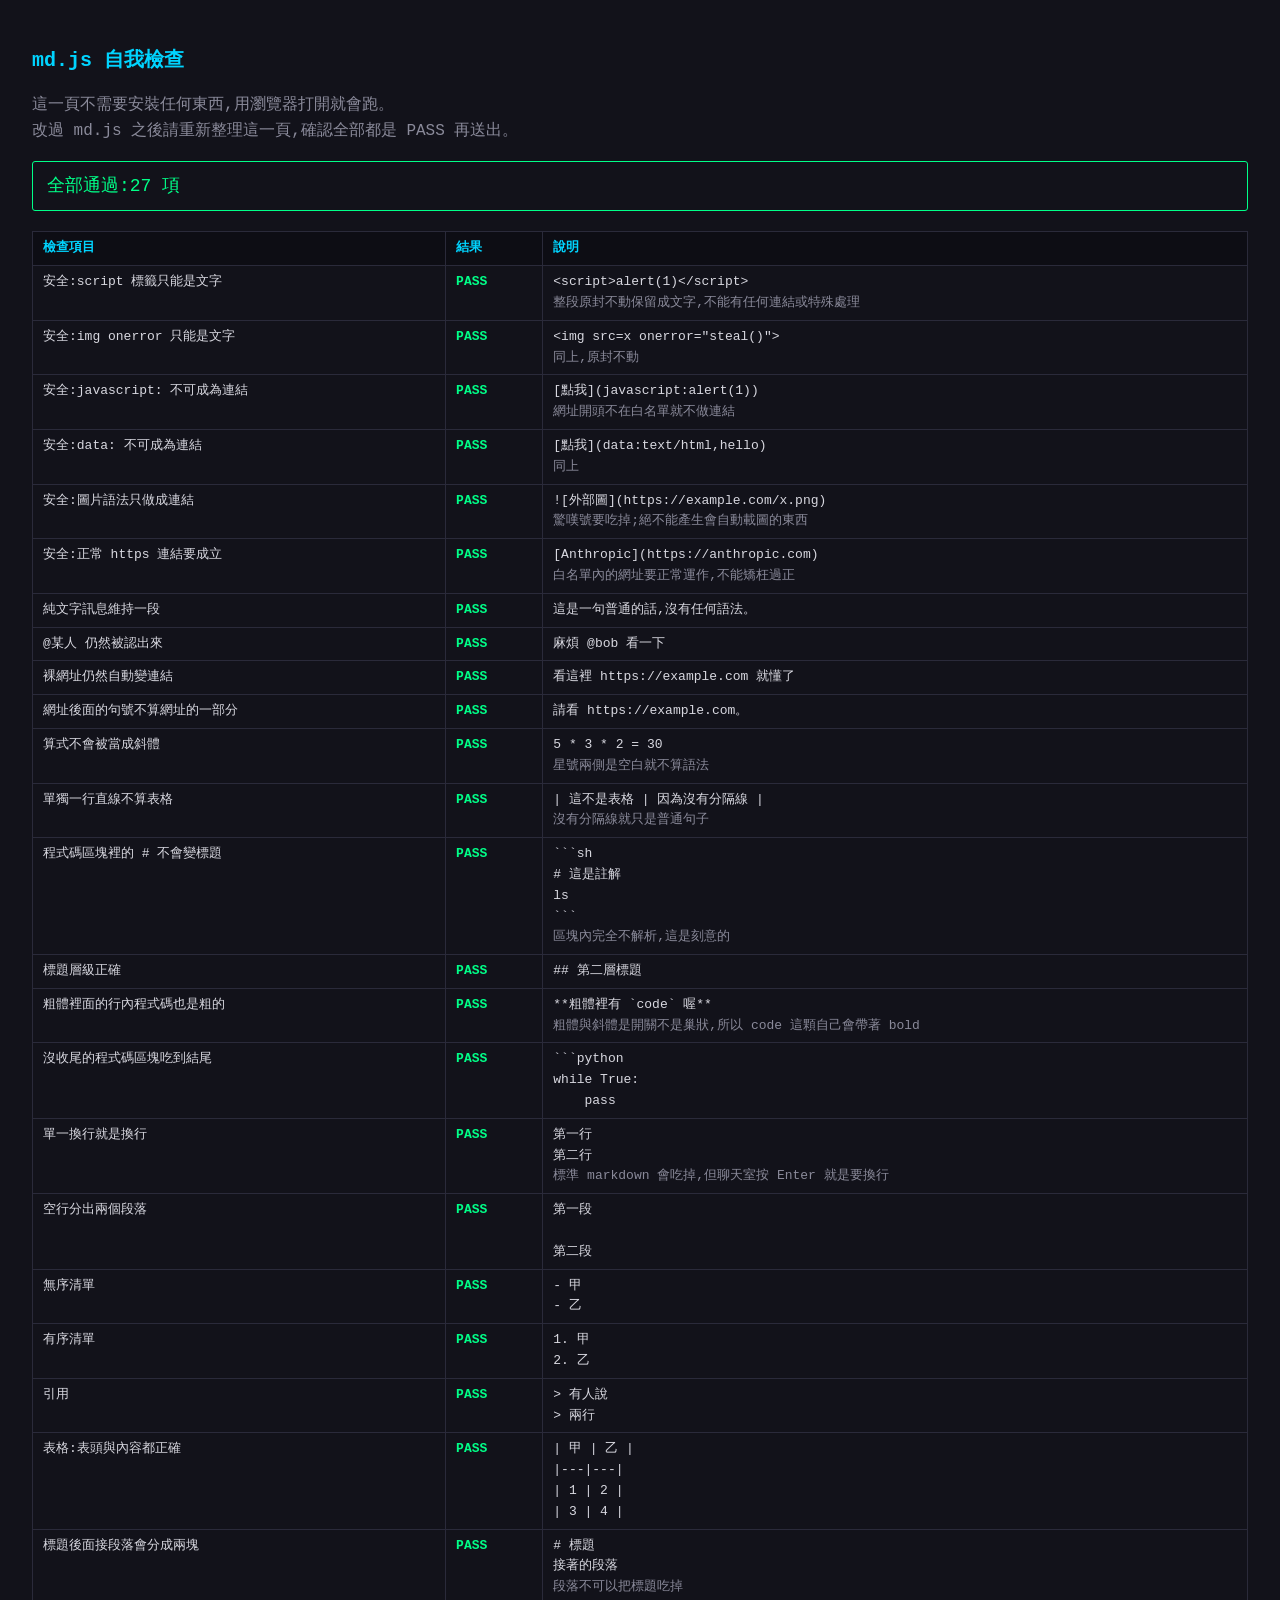
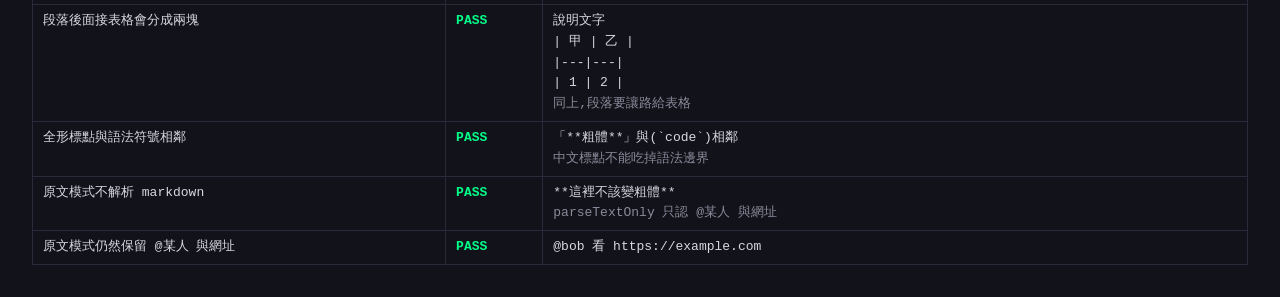
==== static/mdtest.html @ 8313c77f "♻️ 抽出 md.js 並改寫成教科書風格,附零依賴自檢頁(重構樣板) 老闆要求:前端拆模組、少用語法糖、寫展開一點、註解寫清楚。這一發是**樣板** —— 先只做一個檔案,請老闆與 bob 確認風格" ====
<!DOCTYPE html>
<html lang="zh-Hant">
<head>
<meta charset="utf-8">
<title>md.js 自我檢查</title>
<style>
  body { background: #12121a; color: #d8d8e0; font-family: Consolas, monospace;
         padding: 24px; line-height: 1.6; }
  h1 { color: #00d4ff; font-size: 20px; }
  .summary { font-size: 18px; margin: 16px 0 20px; padding: 10px 14px;
             border: 1px solid #2a2a3a; border-radius: 3px; }
  .all-pass { color: #00ff88; border-color: #00ff88; }
  .has-fail { color: #ff5555; border-color: #ff5555; }
  table { border-collapse: collapse; width: 100%; }
  th, td { border: 1px solid #2a2a3a; padding: 6px 10px; text-align: left;
           vertical-align: top; font-size: 13px; }
  th { background: #0d0d14; color: #00d4ff; }
  .pass { color: #00ff88; font-weight: bold; }
  .fail { color: #ff5555; font-weight: bold; }
  .why { color: #8a8a9a; }
  pre { margin: 0; white-space: pre-wrap; word-break: break-all; }
</style>
</head>
<body>

<h1>md.js 自我檢查</h1>
<p class="why">
  這一頁不需要安裝任何東西,用瀏覽器打開就會跑。<br>
  改過 md.js 之後請重新整理這一頁,確認全部都是 PASS 再送出。
</p>

<div id="summary" class="summary">執行中…</div>
<table>
  <thead>
    <tr><th style="width:34%">檢查項目</th><th style="width:8%">結果</th><th>說明</th></tr>
  </thead>
  <tbody id="rows"></tbody>
</table>

<script src="md.js"></script>
<script>
// 測試時用的 @某人 規則,跟伺服器預設值一致
var MENTION_PATTERN = "(?<![A-Za-z0-9_@.-])(@[\\w一-鿿-]+)";

/**
 * 把解析結果攤平成一串文字,方便檢查「有沒有把某段字原封不動保留下來」。
 * @param {Array} blocks parseMarkdownBlocks 的結果
 * @returns {string} 所有文字接起來
 */
function flattenText(blocks) {
  var result = "";

  for (var i = 0; i < blocks.length; i++) {
    var block = blocks[i];

    if (block.type === "code") {
      result = result + block.text;
      continue;
    }

    var groups = [];
    if (block.type === "paragraph" || block.type === "quote") {
      groups = block.lines;
    } else if (block.type === "list") {
      groups = block.items;
    } else if (block.type === "heading") {
      groups = [block.content];
    } else if (block.type === "table") {
      groups = block.header.concat.apply(block.header, block.rows);
    }

    for (var j = 0; j < groups.length; j++) {
      for (var k = 0; k < groups[j].length; k++) {
        result = result + groups[j][k].text;
      }
    }
  }
  return result;
}

/** 把所有行內元素收集成一個陣列,方便逐顆檢查。 */
function collectTokens(blocks) {
  var tokens = [];

  for (var i = 0; i < blocks.length; i++) {
    var block = blocks[i];
    var groups = [];

    if (block.type === "paragraph" || block.type === "quote") {
      groups = block.lines;
    } else if (block.type === "list") {
      groups = block.items;
    } else if (block.type === "heading") {
      groups = [block.content];
    } else if (block.type === "table") {
      groups = block.header.concat.apply(block.header, block.rows);
    }

    for (var j = 0; j < groups.length; j++) {
      for (var k = 0; k < groups[j].length; k++) {
        tokens.push(groups[j][k]);
      }
    }
  }
  return tokens;
}

/** 這串元素裡有沒有連結?ok */
function hasLinkTo(blocks, url) {
  var tokens = collectTokens(blocks);
  for (var i = 0; i < tokens.length; i++) {
    if (tokens[i].type === "link" && tokens[i].href === url) {
      return true;
    }
  }
  return false;
}

/** 有沒有任何連結? */
function hasAnyLink(blocks) {
  var tokens = collectTokens(blocks);
  for (var i = 0; i < tokens.length; i++) {
    if (tokens[i].type === "link") {
      return true;
    }
  }
  return false;
}

// ── 檢查項目清單 ──────────────────────────────────────────────────────
// 每一項:name(名稱)、input(輸入的文字)、run(檢查函式,回傳 true 代表通過)
var checks = [

  // ---- 安全:這幾項是最重要的,一旦失守就會出大事 ----
  {
    name: "安全:script 標籤只能是文字",
    input: "<script>alert(1)</scr" + "ipt>",
    note: "整段原封不動保留成文字,不能有任何連結或特殊處理",
    run: function (blocks) {
      return flattenText(blocks).indexOf("<script>alert(1)") === 0 && !hasAnyLink(blocks);
    }
  },
  {
    name: "安全:img onerror 只能是文字",
    input: '<img src=x onerror="steal()">',
    note: "同上,原封不動",
    run: function (blocks) {
      return flattenText(blocks) === '<img src=x onerror="steal()">';
    }
  },
  {
    name: "安全:javascript: 不可成為連結",
    input: "[點我](javascript:alert(1))",
    note: "網址開頭不在白名單就不做連結",
    run: function (blocks) {
      return !hasAnyLink(blocks);
    }
  },
  {
    name: "安全:data: 不可成為連結",
    input: "[點我](data:text/html,hello)",
    note: "同上",
    run: function (blocks) {
      return !hasAnyLink(blocks);
    }
  },
  {
    name: "安全:圖片語法只做成連結",
    input: "![外部圖](https://example.com/x.png)",
    note: "驚嘆號要吃掉;絕不能產生會自動載圖的東西",
    run: function (blocks) {
      var tokens = collectTokens(blocks);
      return tokens.length === 1
        && tokens[0].type === "link"
        && tokens[0].text === "外部圖"
        && tokens[0].href === "https://example.com/x.png";
    }
  },
  {
    name: "安全:正常 https 連結要成立",
    input: "[Anthropic](https://anthropic.com)",
    note: "白名單內的網址要正常運作,不能矯枉過正",
    run: function (blocks) {
      return hasLinkTo(blocks, "https://anthropic.com");
    }
  },

  // ---- 不可退化:沒有語法的訊息要跟以前長得一樣 ----
  {
    name: "純文字訊息維持一段",
    input: "這是一句普通的話,沒有任何語法。",
    run: function (blocks) {
      return blocks.length === 1
        && blocks[0].type === "paragraph"
        && blocks[0].lines.length === 1;
    }
  },
  {
    name: "@某人 仍然被認出來",
    input: "麻煩 @bob 看一下",
    run: function (blocks) {
      var tokens = collectTokens(blocks);
      var found = false;
      for (var i = 0; i < tokens.length; i++) {
        if (tokens[i].type === "mention" && tokens[i].text === "@bob") {
          found = true;
        }
      }
      return found;
    }
  },
  {
    name: "裸網址仍然自動變連結",
    input: "看這裡 https://example.com 就懂了",
    run: function (blocks) {
      return hasLinkTo(blocks, "https://example.com");
    }
  },
  {
    name: "網址後面的句號不算網址的一部分",
    input: "請看 https://example.com。",
    run: function (blocks) {
      return hasLinkTo(blocks, "https://example.com");
    }
  },

  // ---- 不可誤判:正常文字不該被當成語法 ----
  {
    name: "算式不會被當成斜體",
    input: "5 * 3 * 2 = 30",
    note: "星號兩側是空白就不算語法",
    run: function (blocks) {
      var tokens = collectTokens(blocks);
      return tokens.length === 1 && tokens[0].italic === false;
    }
  },
  {
    name: "單獨一行直線不算表格",
    input: "| 這不是表格 | 因為沒有分隔線 |",
    note: "沒有分隔線就只是普通句子",
    run: function (blocks) {
      return blocks.length === 1 && blocks[0].type === "paragraph";
    }
  },
  {
    name: "程式碼區塊裡的 # 不會變標題",
    input: "```sh\n# 這是註解\nls\n```",
    note: "區塊內完全不解析,這是刻意的",
    run: function (blocks) {
      return blocks.length === 1
        && blocks[0].type === "code"
        && blocks[0].text === "# 這是註解\nls";
    }
  },

  // ---- 語法本身要正確 ----
  {
    name: "標題層級正確",
    input: "## 第二層標題",
    run: function (blocks) {
      return blocks.length === 1
        && blocks[0].type === "heading"
        && blocks[0].level === 2;
    }
  },
  {
    name: "粗體裡面的行內程式碼也是粗的",
    input: "**粗體裡有 `code` 喔**",
    note: "粗體與斜體是開關不是巢狀,所以 code 這顆自己會帶著 bold",
    run: function (blocks) {
      var tokens = collectTokens(blocks);
      var codeToken = null;
      for (var i = 0; i < tokens.length; i++) {
        if (tokens[i].type === "code") {
          codeToken = tokens[i];
        }
      }
      return codeToken !== null && codeToken.bold === true;
    }
  },
  {
    name: "沒收尾的程式碼區塊吃到結尾",
    input: "```python\nwhile True:\n    pass",
    run: function (blocks) {
      return blocks.length === 1
        && blocks[0].type === "code"
        && blocks[0].language === "python";
    }
  },
  {
    name: "單一換行就是換行",
    input: "第一行\n第二行",
    note: "標準 markdown 會吃掉,但聊天室按 Enter 就是要換行",
    run: function (blocks) {
      return blocks.length === 1
        && blocks[0].type === "paragraph"
        && blocks[0].lines.length === 2;
    }
  },
  {
    name: "空行分出兩個段落",
    input: "第一段\n\n第二段",
    run: function (blocks) {
      return blocks.length === 2
        && blocks[0].type === "paragraph"
        && blocks[1].type === "paragraph";
    }
  },
  {
    name: "無序清單",
    input: "- 甲\n- 乙",
    run: function (blocks) {
      return blocks.length === 1
        && blocks[0].type === "list"
        && blocks[0].ordered === false
        && blocks[0].items.length === 2;
    }
  },
  {
    name: "有序清單",
    input: "1. 甲\n2. 乙",
    run: function (blocks) {
      return blocks.length === 1
        && blocks[0].type === "list"
        && blocks[0].ordered === true;
    }
  },
  {
    name: "引用",
    input: "> 有人說\n> 兩行",
    run: function (blocks) {
      return blocks.length === 1
        && blocks[0].type === "quote"
        && blocks[0].lines.length === 2;
    }
  },
  {
    name: "表格:表頭與內容都正確",
    input: "| 甲 | 乙 |\n|---|---|\n| 1 | 2 |\n| 3 | 4 |",
    run: function (blocks) {
      return blocks.length === 1
        && blocks[0].type === "table"
        && blocks[0].header.length === 2
        && blocks[0].rows.length === 2;
    }
  },
  {
    name: "標題後面接段落會分成兩塊",
    input: "# 標題\n接著的段落",
    note: "段落不可以把標題吃掉",
    run: function (blocks) {
      return blocks.length === 2
        && blocks[0].type === "heading"
        && blocks[1].type === "paragraph";
    }
  },
  {
    name: "段落後面接表格會分成兩塊",
    input: "說明文字\n| 甲 | 乙 |\n|---|---|\n| 1 | 2 |",
    note: "同上,段落要讓路給表格",
    run: function (blocks) {
      return blocks.length === 2
        && blocks[0].type === "paragraph"
        && blocks[1].type === "table";
    }
  },
  {
    name: "全形標點與語法符號相鄰",
    input: "「**粗體**」與(`code`)相鄰",
    note: "中文標點不能吃掉語法邊界",
    run: function (blocks) {
      var tokens = collectTokens(blocks);
      var hasBold = false;
      var hasCode = false;
      for (var i = 0; i < tokens.length; i++) {
        if (tokens[i].bold === true) { hasBold = true; }
        if (tokens[i].type === "code") { hasCode = true; }
      }
      return hasBold && hasCode;
    }
  },

  // ---- 原文模式 ----
  {
    name: "原文模式不解析 markdown",
    input: "**這裡不該變粗體**",
    note: "parseTextOnly 只認 @某人 與網址",
    run: function () {
      var tokens = parseTextOnly("**這裡不該變粗體**", MENTION_PATTERN);
      var allPlain = true;
      for (var i = 0; i < tokens.length; i++) {
        if (tokens[i].bold === true) { allPlain = false; }
      }
      return allPlain;
    }
  },
  {
    name: "原文模式仍然保留 @某人 與網址",
    input: "@bob 看 https://example.com",
    run: function () {
      var tokens = parseTextOnly("@bob 看 https://example.com", MENTION_PATTERN);
      var hasMention = false;
      var hasLink = false;
      for (var i = 0; i < tokens.length; i++) {
        if (tokens[i].type === "mention") { hasMention = true; }
        if (tokens[i].type === "link") { hasLink = true; }
      }
      return hasMention && hasLink;
    }
  }
];

// ── 執行所有檢查並把結果畫出來 ────────────────────────────────────────
var passedCount = 0;
var failedCount = 0;
var rowsHtml = "";

for (var i = 0; i < checks.length; i++) {
  var check = checks[i];
  var passed = false;
  var errorMessage = "";

  try {
    var blocks = parseMarkdownBlocks(check.input, MENTION_PATTERN);
    passed = check.run(blocks) === true;
  } catch (error) {
    passed = false;
    errorMessage = " (程式出錯:" + error.message + ")";
  }

  if (passed) {
    passedCount = passedCount + 1;
  } else {
    failedCount = failedCount + 1;
  }

  var resultClass = passed ? "pass" : "fail";
  var resultText = passed ? "PASS" : "FAIL";
  var note = check.note === undefined ? "" : check.note;

  // 這一頁只顯示我們自己寫死的測試資料,不處理外來輸入,所以直接組字串
  rowsHtml = rowsHtml
    + "<tr><td>" + check.name + "</td>"
    + '<td class="' + resultClass + '">' + resultText + "</td>"
    + '<td><pre>' + check.input.replace(/</g, "&lt;") + "</pre>"
    + '<span class="why">' + note + errorMessage + "</span></td></tr>";
}

document.getElementById("rows").innerHTML = rowsHtml;

var summary = document.getElementById("summary");
if (failedCount === 0) {
  summary.className = "summary all-pass";
  summary.textContent = "全部通過:" + passedCount + " 項";
} else {
  summary.className = "summary has-fail";
  summary.textContent = "有 " + failedCount + " 項失敗(通過 " + passedCount + " 項)";
}
</script>

</body>
</html>
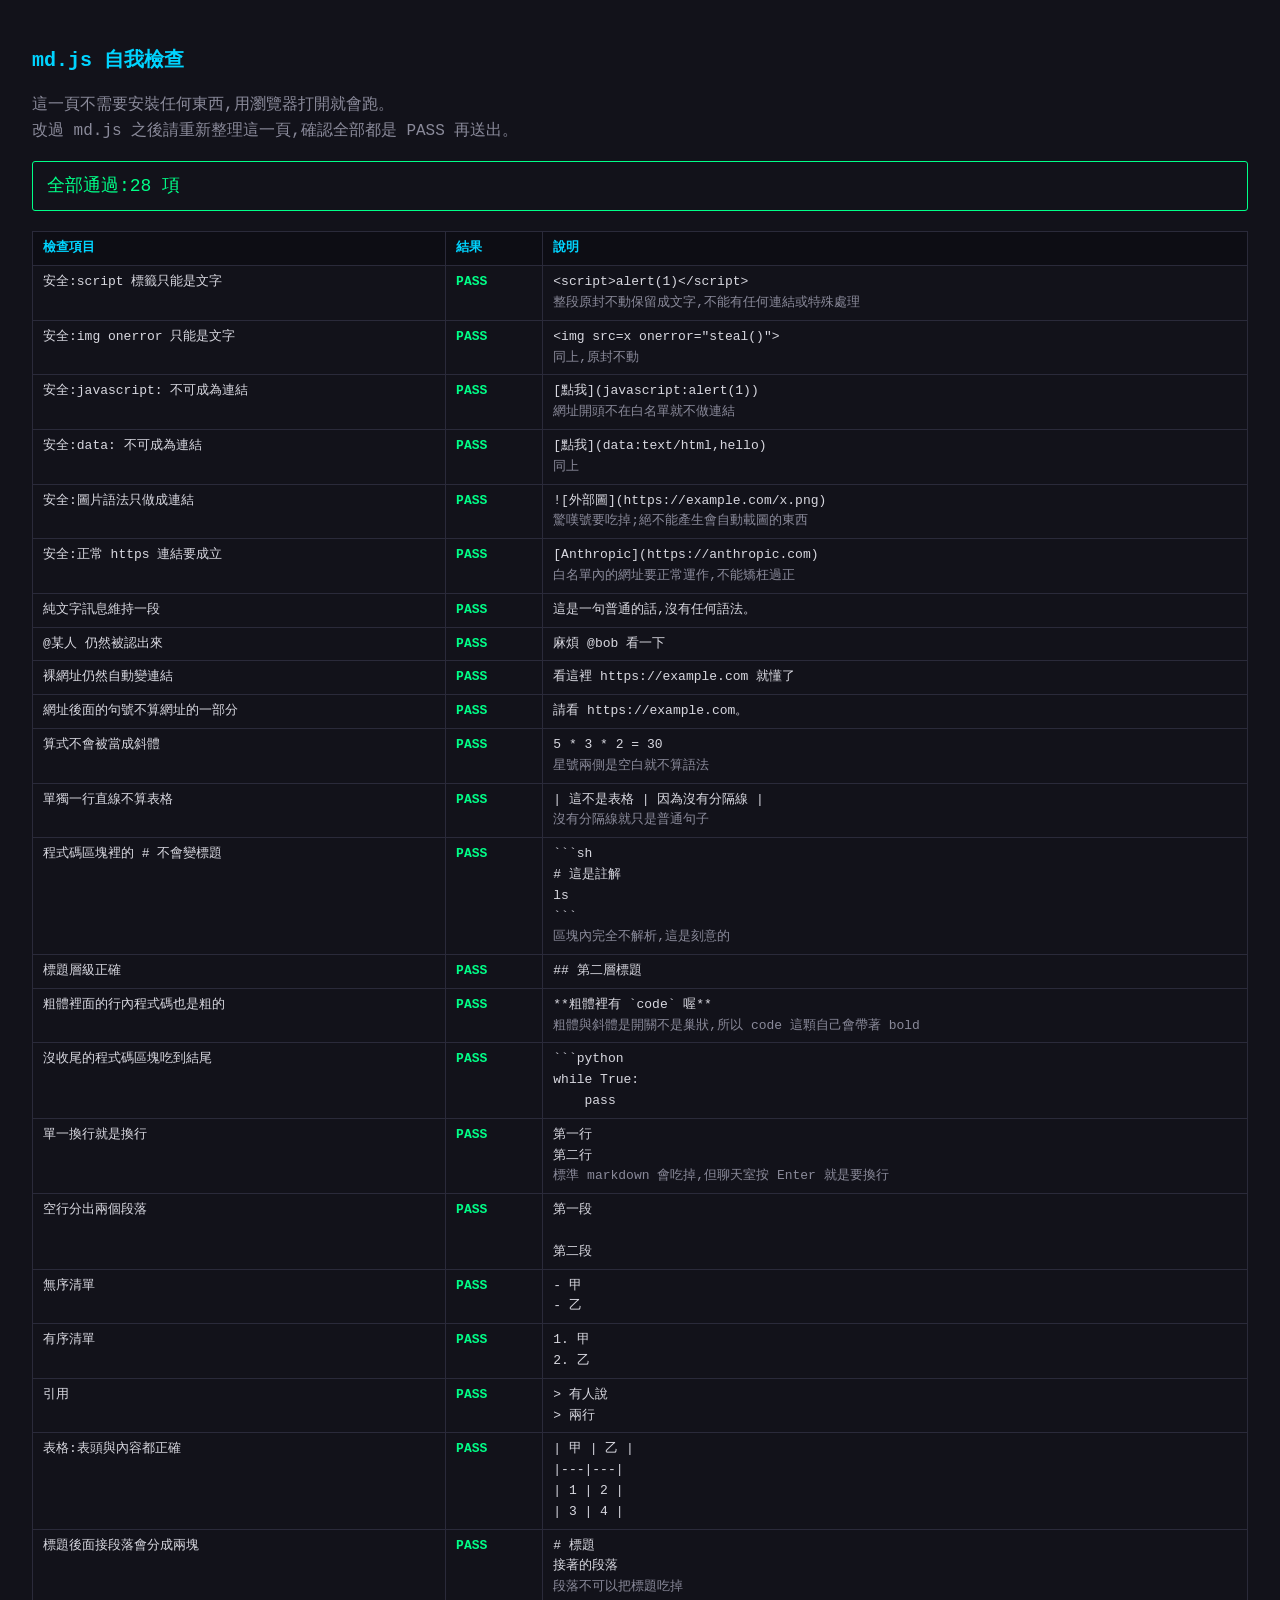
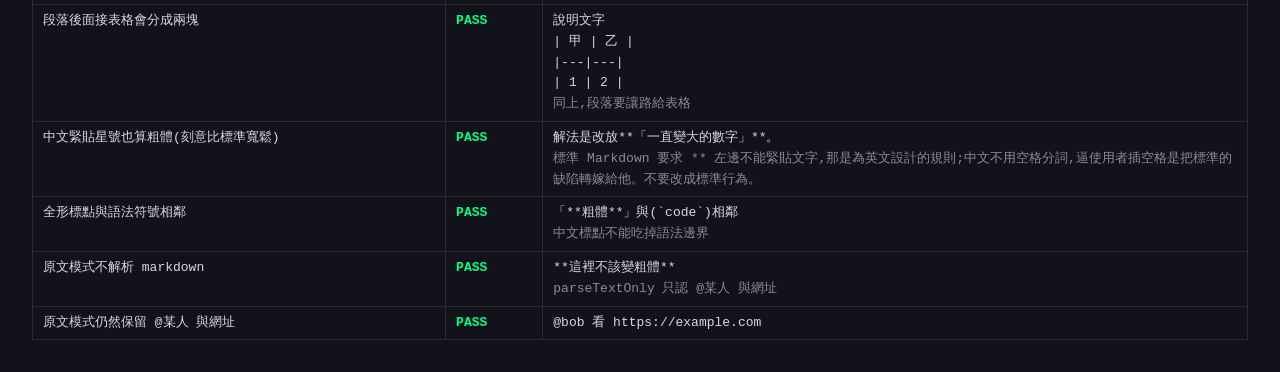
==== commit 1a7a2152: "📝 教學:** 前補空白(老闆修正),並把「我們比標準寬鬆」寫成註解與測試 老闆在讀教學時發現「改放**「最新是第幾行」...**」沒有變粗體,自己加了空白 修正。他的修正是對的,原因值得記下來,因為" ====
--- a/static/mdtest.html
+++ b/static/mdtest.html
@@ -40,7 +40,7 @@
 <script src="md.js"></script>
 <script>
 // 測試時用的 @某人 規則,跟伺服器預設值一致
-var MENTION_PATTERN = "(?<![A-Za-z0-9_@.-])(@[\\w一-鿿-]+)";
+const MENTION_PATTERN = "(?<![A-Za-z0-9_@.-])(@[\\w一-鿿-]+)";
 
 /**
  * 把解析結果攤平成一串文字,方便檢查「有沒有把某段字原封不動保留下來」。
@@ -48,17 +48,17 @@
  * @returns {string} 所有文字接起來
  */
 function flattenText(blocks) {
-  var result = "";
-
-  for (var i = 0; i < blocks.length; i++) {
-    var block = blocks[i];
+  let result = "";
+
+  for (let i = 0; i < blocks.length; i++) {
+    const block = blocks[i];
 
     if (block.type === "code") {
       result = result + block.text;
       continue;
     }
 
-    var groups = [];
+    let groups = [];
     if (block.type === "paragraph" || block.type === "quote") {
       groups = block.lines;
     } else if (block.type === "list") {
@@ -69,8 +69,8 @@
       groups = block.header.concat.apply(block.header, block.rows);
     }
 
-    for (var j = 0; j < groups.length; j++) {
-      for (var k = 0; k < groups[j].length; k++) {
+    for (let j = 0; j < groups.length; j++) {
+      for (let k = 0; k < groups[j].length; k++) {
         result = result + groups[j][k].text;
       }
     }
@@ -80,11 +80,11 @@
 
 /** 把所有行內元素收集成一個陣列,方便逐顆檢查。 */
 function collectTokens(blocks) {
-  var tokens = [];
-
-  for (var i = 0; i < blocks.length; i++) {
-    var block = blocks[i];
-    var groups = [];
+  const tokens = [];
+
+  for (let i = 0; i < blocks.length; i++) {
+    const block = blocks[i];
+    let groups = [];
 
     if (block.type === "paragraph" || block.type === "quote") {
       groups = block.lines;
@@ -96,8 +96,8 @@
       groups = block.header.concat.apply(block.header, block.rows);
     }
 
-    for (var j = 0; j < groups.length; j++) {
-      for (var k = 0; k < groups[j].length; k++) {
+    for (let j = 0; j < groups.length; j++) {
+      for (let k = 0; k < groups[j].length; k++) {
         tokens.push(groups[j][k]);
       }
     }
@@ -107,8 +107,8 @@
 
 /** 這串元素裡有沒有連結?ok */
 function hasLinkTo(blocks, url) {
-  var tokens = collectTokens(blocks);
-  for (var i = 0; i < tokens.length; i++) {
+  const tokens = collectTokens(blocks);
+  for (let i = 0; i < tokens.length; i++) {
     if (tokens[i].type === "link" && tokens[i].href === url) {
       return true;
     }
@@ -118,8 +118,8 @@
 
 /** 有沒有任何連結? */
 function hasAnyLink(blocks) {
-  var tokens = collectTokens(blocks);
-  for (var i = 0; i < tokens.length; i++) {
+  const tokens = collectTokens(blocks);
+  for (let i = 0; i < tokens.length; i++) {
     if (tokens[i].type === "link") {
       return true;
     }
@@ -129,7 +129,7 @@
 
 // ── 檢查項目清單 ──────────────────────────────────────────────────────
 // 每一項:name(名稱)、input(輸入的文字)、run(檢查函式,回傳 true 代表通過)
-var checks = [
+const checks = [
 
   // ---- 安全:這幾項是最重要的,一旦失守就會出大事 ----
   {
@@ -169,7 +169,7 @@
     input: "![外部圖](https://example.com/x.png)",
     note: "驚嘆號要吃掉;絕不能產生會自動載圖的東西",
     run: function (blocks) {
-      var tokens = collectTokens(blocks);
+      const tokens = collectTokens(blocks);
       return tokens.length === 1
         && tokens[0].type === "link"
         && tokens[0].text === "外部圖"
@@ -199,9 +199,9 @@
     name: "@某人 仍然被認出來",
     input: "麻煩 @bob 看一下",
     run: function (blocks) {
-      var tokens = collectTokens(blocks);
-      var found = false;
-      for (var i = 0; i < tokens.length; i++) {
+      const tokens = collectTokens(blocks);
+      let found = false;
+      for (let i = 0; i < tokens.length; i++) {
         if (tokens[i].type === "mention" && tokens[i].text === "@bob") {
           found = true;
         }
@@ -230,7 +230,7 @@
     input: "5 * 3 * 2 = 30",
     note: "星號兩側是空白就不算語法",
     run: function (blocks) {
-      var tokens = collectTokens(blocks);
+      const tokens = collectTokens(blocks);
       return tokens.length === 1 && tokens[0].italic === false;
     }
   },
@@ -268,9 +268,9 @@
     input: "**粗體裡有 `code` 喔**",
     note: "粗體與斜體是開關不是巢狀,所以 code 這顆自己會帶著 bold",
     run: function (blocks) {
-      var tokens = collectTokens(blocks);
-      var codeToken = null;
-      for (var i = 0; i < tokens.length; i++) {
+      const tokens = collectTokens(blocks);
+      let codeToken = null;
+      for (let i = 0; i < tokens.length; i++) {
         if (tokens[i].type === "code") {
           codeToken = tokens[i];
         }
@@ -365,14 +365,30 @@
     }
   },
   {
+    name: "中文緊貼星號也算粗體(刻意比標準寬鬆)",
+    input: "解法是改放**「一直變大的數字」**。",
+    note: "標準 Markdown 要求 ** 左邊不能緊貼文字,那是為英文設計的規則;"
+        + "中文不用空格分詞,逼使用者插空格是把標準的缺陷轉嫁給他。不要改成標準行為。",
+    run: function (blocks) {
+      const tokens = collectTokens(blocks);
+      let boldText = "";
+      for (let i = 0; i < tokens.length; i++) {
+        if (tokens[i].bold === true) {
+          boldText = boldText + tokens[i].text;
+        }
+      }
+      return boldText === "「一直變大的數字」";
+    }
+  },
+  {
     name: "全形標點與語法符號相鄰",
     input: "「**粗體**」與(`code`)相鄰",
     note: "中文標點不能吃掉語法邊界",
     run: function (blocks) {
-      var tokens = collectTokens(blocks);
-      var hasBold = false;
-      var hasCode = false;
-      for (var i = 0; i < tokens.length; i++) {
+      const tokens = collectTokens(blocks);
+      let hasBold = false;
+      let hasCode = false;
+      for (let i = 0; i < tokens.length; i++) {
         if (tokens[i].bold === true) { hasBold = true; }
         if (tokens[i].type === "code") { hasCode = true; }
       }
@@ -386,9 +402,9 @@
     input: "**這裡不該變粗體**",
     note: "parseTextOnly 只認 @某人 與網址",
     run: function () {
-      var tokens = parseTextOnly("**這裡不該變粗體**", MENTION_PATTERN);
-      var allPlain = true;
-      for (var i = 0; i < tokens.length; i++) {
+      const tokens = parseTextOnly("**這裡不該變粗體**", MENTION_PATTERN);
+      let allPlain = true;
+      for (let i = 0; i < tokens.length; i++) {
         if (tokens[i].bold === true) { allPlain = false; }
       }
       return allPlain;
@@ -398,10 +414,10 @@
     name: "原文模式仍然保留 @某人 與網址",
     input: "@bob 看 https://example.com",
     run: function () {
-      var tokens = parseTextOnly("@bob 看 https://example.com", MENTION_PATTERN);
-      var hasMention = false;
-      var hasLink = false;
-      for (var i = 0; i < tokens.length; i++) {
+      const tokens = parseTextOnly("@bob 看 https://example.com", MENTION_PATTERN);
+      let hasMention = false;
+      let hasLink = false;
+      for (let i = 0; i < tokens.length; i++) {
         if (tokens[i].type === "mention") { hasMention = true; }
         if (tokens[i].type === "link") { hasLink = true; }
       }
@@ -411,17 +427,17 @@
 ];
 
 // ── 執行所有檢查並把結果畫出來 ────────────────────────────────────────
-var passedCount = 0;
-var failedCount = 0;
-var rowsHtml = "";
-
-for (var i = 0; i < checks.length; i++) {
-  var check = checks[i];
-  var passed = false;
-  var errorMessage = "";
+let passedCount = 0;
+let failedCount = 0;
+let rowsHtml = "";
+
+for (let i = 0; i < checks.length; i++) {
+  const check = checks[i];
+  let passed = false;
+  let errorMessage = "";
 
   try {
-    var blocks = parseMarkdownBlocks(check.input, MENTION_PATTERN);
+    const blocks = parseMarkdownBlocks(check.input, MENTION_PATTERN);
     passed = check.run(blocks) === true;
   } catch (error) {
     passed = false;
@@ -434,9 +450,9 @@
     failedCount = failedCount + 1;
   }
 
-  var resultClass = passed ? "pass" : "fail";
-  var resultText = passed ? "PASS" : "FAIL";
-  var note = check.note === undefined ? "" : check.note;
+  const resultClass = passed ? "pass" : "fail";
+  const resultText = passed ? "PASS" : "FAIL";
+  const note = check.note === undefined ? "" : check.note;
 
   // 這一頁只顯示我們自己寫死的測試資料,不處理外來輸入,所以直接組字串
   rowsHtml = rowsHtml
@@ -448,7 +464,7 @@
 
 document.getElementById("rows").innerHTML = rowsHtml;
 
-var summary = document.getElementById("summary");
+const summary = document.getElementById("summary");
 if (failedCount === 0) {
   summary.className = "summary all-pass";
   summary.textContent = "全部通過:" + passedCount + " 項";
